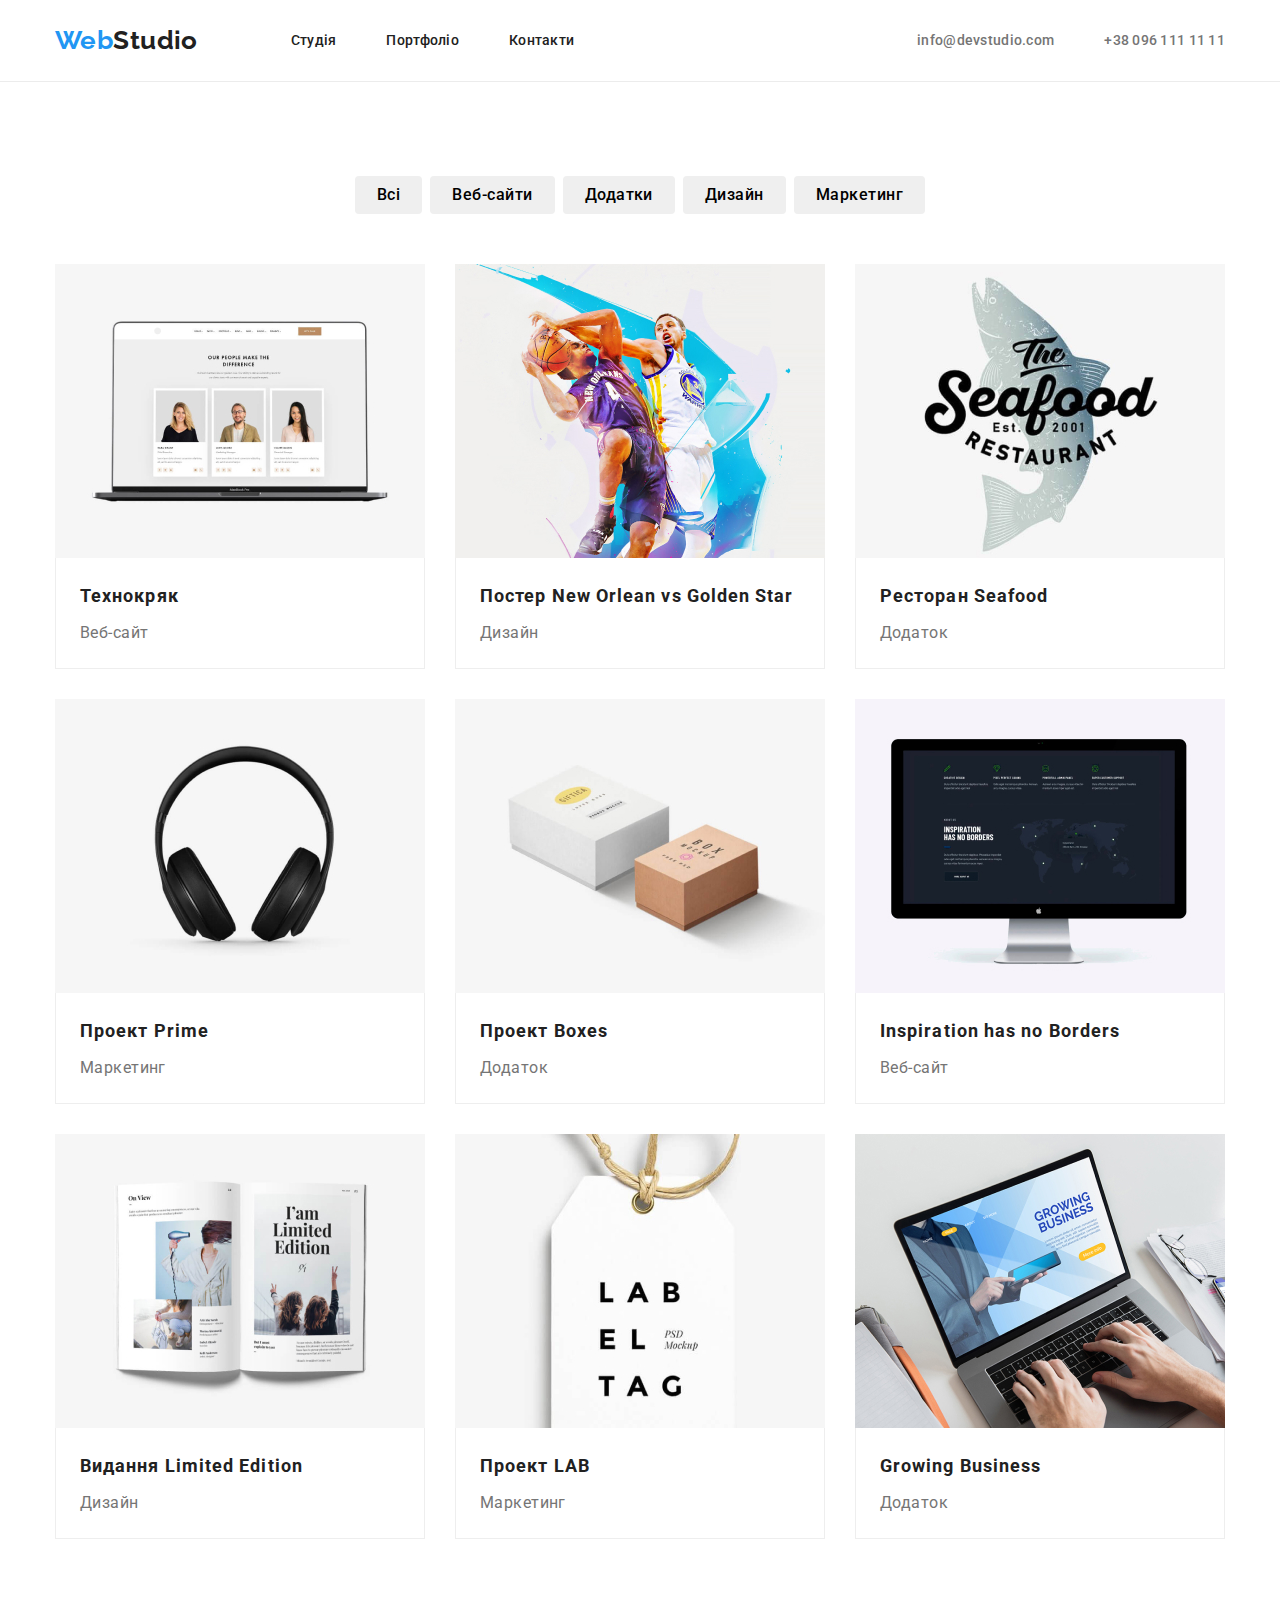
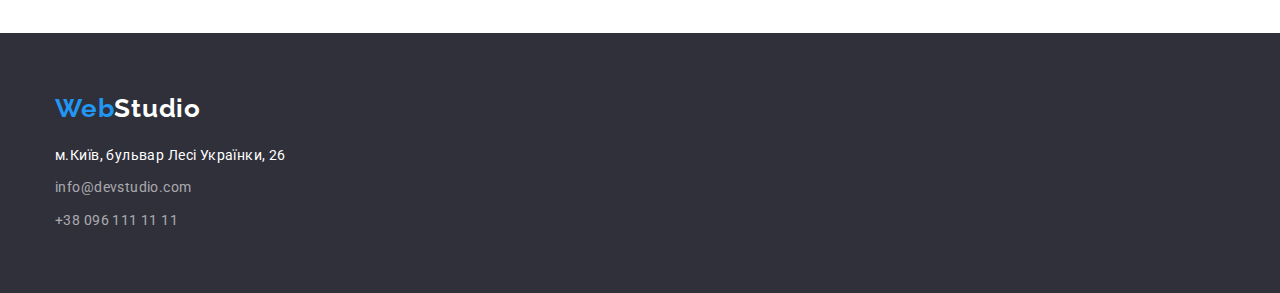
==== portfolio.html @ 46d2e3aa "Initial commit" ====
<!DOCTYPE html>
<html lang="en">
	<head>
		<meta charset="UTF-8" />
		<meta http-equiv="X-UA-Compatible" content="IE=edge" />
		<meta name="viewport" content="width=device-width, initial-scale=1.0" />
		<link rel="preconnect" href="https://fonts.googleapis.com" />
		<link rel="preconnect" href="https://fonts.gstatic.com" crossorigin />
		<link
			href="https://fonts.googleapis.com/css2?family=Raleway:wght@700&family=Roboto:wght@400;500;700;900&display=swap"
			rel="stylesheet"
		/>
		<link
			rel="stylesheet"
			href="https://cdnjs.cloudflare.com/ajax/libs/modern-normalize/1.1.0/modern-normalize.min.css"
		/>
		<link rel="stylesheet" href="./css/styles.css" />
		<title>goit-markup-hw-02</title>
	</head>
	<body class="Page">
		<!--header-->
		<header class="header-line">
			<div class="header container">
				<nav class="header-nav">
					<a class="link-decor logo-decor" href="./index.html">
						<span class="logo">Web</span>Studio
					</a>

					<ul class="nav list">
						<li class="list-link"><a href="./index.html" class="link link-decor ">Студія</a></li>
						<li class="list-link"><a href="./portfolio.html" class="link link-decor link-active">Портфоліо</a></li>
						<li class="list-link"><a href="#" class="link link-decor">Контакти</a></li>
					</ul>
				</nav>

				<ul class="main-contacts list">
					<li class="decor-contacts">
						<a class="contacts link-decor" href="mailto:info@devstudio.com">info@devstudio.com</a>
					</li>
					<li class="decor-contacts">
						<a class="contacts link-decor" href="tel:+380961111111">+38 096 111 11 11</a>
					</li>
				</ul>
			</div>
		</header>
		<!-- Main content -->
		<main>
			<!-- навігатор по сайту -->
			<section class="section">
				<div class="container second-navigation group-proposition">
					<h1 class="portolio-hero visually-hidden">Наші пропозиції</h1>
					<ul class="second-nav list">
						<li class="portfolio-btn"><button type="button" class="second-btn btn-one">Всі</button></li>
						<li class="portfolio-btn"><button type="button" class="second-btn btn-two">Веб-сайти</button></li>
						<li class="portfolio-btn"><button type="button" class="second-btn btn-three">Додатки</button></li>
						<li class="portfolio-btn"><button type="button" class="second-btn btn-four">Дизайн</button></li>
						<li class="portfolio-btn"><button type="button" class="second-btn btn-five">Маркетинг</button></li>
					</ul>
				
					<!-- пропозиції -->
					<ul class="proposition list">
						<li class="proposition-decor">
							<a class="portfolio-list" href="./index.html">
								<img src="images/img.jpg" alt="laptop" width="370" />
								<div class="decor-text">
								<h2 class="portfolio-title">Технокряк</h2>
								<p class="content second-content">Веб-сайт</p>
								</div>
							</a>
						</li>

						<li class="proposition-decor">
							<a class="portfolio-list" href="">
								<img src="images/img1.jpg" alt="basketball" width="370" />
								<div class="decor-text">
								<h2 class="portfolio-title">Постер New Orlean vs Golden Star</h2>
								<p class="content second-content">Дизайн</p>
								</div>
							</a>
						</li>

						<li class="proposition-decor">
							<a class="portfolio-list" href="">
								<img src="images/img2.jpg" alt=" logo Seafood restaurant" width="370" />
								<div class="decor-text">
								<h2 class="portfolio-title">Ресторан Seafood</h2>
								<p class="content second-content">Додаток</p>
							</div>
							</a>
						</li>

						<li class="proposition-decor">
							<a class="portfolio-list" href="">
								<img src="images/img3.jpg" alt="headphone" width="370" />
								<div class="decor-text">
								<h2 class="portfolio-title">Проект Prime</h2>
								<p class="content second-content">Маркетинг</p>
							</div>
							</a>
						</li>

						<li class="proposition-decor">
							<a class="portfolio-list" href="">
								<img src="images/img4.jpg" alt="two small boxes" width="370" />
								<div class="decor-text">
								<h2 class="portfolio-title">Проект Boxes</h2>
								<p class="content second-content">Додаток</p>
							</div>
							</a>
						</li>

						<li class="proposition-decor">
							<a class="portfolio-list" href="">
								<img src="images/img5.jpg" alt="monitor" width="370" />
								<div class="decor-text">
								<h2 class="portfolio-title">Inspiration has no Borders</h2>
								<p class="content second-content">Веб-сайт</p>
								</div>
							</a>
						</li>

						<li class="proposition-decor">
							<a class="portfolio-list" href="">
								<img src="images/img6.jpg" alt="a book" width="370" />
								<div class="decor-text">
								<h2 class="portfolio-title">Видання Limited Edition</h2>
								<p class="content second-content">Дизайн</p>
								</div>
							</a>
						</li>

						<li class="proposition-decor">
							<a class="portfolio-list" href="">
								<img src="images/img7.jpg" alt="some label" width="370" />
								<div class="decor-text">
								<h2 class="portfolio-title">Проект LAB</h2>
								<p class="content second-content">Маркетинг</p>
								</div>
							</a>
						</li>

						<li class="proposition-decor">
							<a class="portfolio-list" href="">
								<img src="images/img8.jpg" alt="some one work at laptop" width="370" />
								<div class="decor-text">
								<h2 class="portfolio-title">Growing Business</h2>
								<p class="content second-content">Додаток</p>
								</div>
							</a>
						</li>
					</ul>
				</div>
			</section>
		</main>
		<!-- footer -->
		<footer class="address">
			<div class="container">
				<a class="link-decor decor-address" href="./index.html">
					<span class="logo">Web</span><span class="logo-three">Studio</span>
				</a>

				<address class="adress">
					<ul class="adress-nav list">
						<li class="addres-item">
							<a
								class="location link-decor"
								href="https://goo.gl/maps/icbzuspawYWSh7ycA"
								target="_blank"
								rel="noreferrer noopener nofollow"
							>
								м.Київ, бульвар Лесі Українки, 26
							</a>
						</li>
						<li class="addres-item">
							<a class="contact link-decor contact-footer" href="mailto:info@devstudio.com">info@devstudio.com</a>
						</li>
						<li class="addres-item">
							<a class="contact link-decor contact-footer" href="tel:+380961111111">+38 096 111 11 11</a>
						</li>
					</ul>
				</address>
			</div>
		</footer>
	</body>
</html>
---- css/styles.css ----
html {
	box-sizing: border-box;
}

*,
*::before,
*::after { 
	box-sizing: inherit;
}


:root {
	--main-secondary-color: #757575;
	--main-color: #212121;
	--main-backg-color: #ffffff;
	--hover-color: #2196f3;
	--heder-backg-color: #2f303a;
	--main-section-color: #e5e5e5;
	--secondary-section-color: #f5f4fa;
	--main-btn-color: #188ce8;
	--border-line: #ECECEC;
	--contact-footer: rgba(255, 255, 255, 0.6);
	--border-color: #EEEEEE;
}

body {

	font-family: "Roboto", sans-serif;
	color: var(--main-color);
	letter-spacing: 0.03em;
	background-color: var(--main-backg-color);
	font-size: 14px;
}

/* Margin - 0 */

h1,h2,h3,h4,h5,h6,p { 

	margin: 0;

}

						/* Hide-titles */

.visually-hidden {
	position: absolute;
	width: 1px;
	height: 1px;
	margin: -1px;
	border: 0;
	padding: 0;

	white-space: nowrap;
	clip-path: inset(100%);
	clip: rect(0 0 0 0);
	overflow: hidden;
}

/* ---------------------------Списки----------------- */
.list {
	list-style: none;
	margin: 0;
	padding-left: 0;
}

/* ------------------------ IMAGE --------------------*/

img { 
	display: block;
	max-width: 100%;
	height: auto;
}

/* ------------------------Containers ------------------*/


.container { 
	width: 1200px;
	padding: 0px 15px;
	margin: 0 auto;
	
}

/* -------------------------ALL Sections---------------- */

.section { 
	padding-top: 94px;
	padding-bottom: 94px;
}


/* -------------------------LINKS decor------------------*/



.link-decor {
	text-decoration: none;
	
}



/*--------------------------- hedear ---------------------*/

.header { 
	display: flex;

	align-items: center;

}

 /* --------------------------FLEX NAV--------------------- */
.nav { 
	display: flex;
}
.main-contacts {
	display: flex;

	margin-left: auto;
}
.main-contacts .decor-contacts + .decor-contacts { 
	margin-left: 50px;
}
.header-nav {
	display: flex;
	align-items: center;
	
}


.nav .list-link +.list-link { 
	margin-left: 50px;
}

/* ----------------------------LOGO ------------------------*/
.logo { 
	color: var(--hover-color);

	font-family: "Raleway", sans-serif;
	font-weight: 700;
	font-size: 26px;
	line-height: 1.19;
	
	
}


.logo-decor {
	align-self: center;

	color: var(--main-color);

	font-family: "Raleway", sans-serif;
	font-weight: 700;
	font-size: 26px;
	line-height: 1.19;

	margin-right: 93px;
}

/* ---------------------------navigation -----------------------*/

.nav {
	margin-top: 32px;
	margin-bottom: 32px;
	
}

.link {
	padding-top: 32px;
	padding-bottom: 32px;
}
.nav .link {
	color: var(--main-color);
	font-weight: 500;
	line-height: 1.14;
	letter-spacing: 0.02em;
}

.link:hover,
.link:focus {
	color: var(--hover-color);
}

.link-active:visited {
	color: var(--hover-color);
}


/* ------------------------------- contacts ----------------------*/

.main-contacts .contacts {
	color: var(--main-secondary-color);
}
.contacts {
	padding: 32px 0 ;
	font-weight: 500;
	line-height: 1.14px;
	letter-spacing: 0.02em;
}

.contacts:hover,
.contacts:focus {
	color: var(--hover-color);
}

/*---------------------------------Main botton --------------------*/

.main-btn {

	display: inline-block;
	/* min-width: 200px; */
	padding: 10px 32px;
	/* margin-top: 30px; */

	border-radius: 4px;
	border: none;

	background: var(--hover-color);
	color: var(--main-backg-color);

	font-weight: 700;
	font-size: 16px;
	line-height: 1.88;

	letter-spacing: 0.06em;

	font-family: inherit;
	cursor: pointer;
}

.main-btn:hover,
.main-btn:focus {
	background-color: var(--main-btn-color);
}

/* --------------------------------------HERO --------------------------*/

.hero {

	width: 696px;
	margin:0 auto;

	margin-bottom: 30px;

	color: var(--main-backg-color);
	font-weight: 900;
	font-size: 44px;
	line-height: 1.36;
	letter-spacing: 0.06em;
	text-transform: uppercase;

	
}


.hero-section {
	
	text-align: center;
	padding-top: 200px;
	padding-bottom: 200px;

	background-color: var(--heder-backg-color);

}


/*-------------------------------------- second-hero ------------------------*/

.second-hero {
	font-weight: 700;
	font-size: 36px;
	line-height: 1.17;
	text-align: center;

	margin-bottom: 50px;
}

/* ----------------------------------First-list ---------------------------------*/

.first-list {
	display: flex;
	
}
/* .first-item { 
	margin-right: 30px;
} */
.first-list .first-item + .first-item {
	margin-left: 30px;
}



/* -------------------------------------title - about------------------------------*/

.title-about {
	font-size: 14px;
	font-weight: 700;
	line-height: 1.42;
	text-transform: uppercase;

	margin-bottom: 10px;
}



/* --------------------------------------Work foto-------------------------------- */

.second-list {
	display: flex;
	
}
.section-decor { 
	padding-bottom: 94px;
}


.second-list .work-foto + .work-foto {
	margin-left: 30px;
}


/* -----------------------------------------TEAM----------------------------------- */


.third-list { 
	display: flex;
	
}

.third-list .team-foto + .team-foto {
	margin-left: 30px;
}

.our-team {
	background-color: var(--secondary-section-color);
}

.team-title {
	font-weight: 500;
	font-size: 16px;
	line-height: 1.19;
	text-align: center;
	margin-bottom: 10px;


}

.team-foto {
	background-color: var(--main-backg-color);
	box-shadow: 0px 1px 3px rgba(0, 0, 0, 0.12), 0px 1px 1px rgba(0, 0, 0, 0.14), 0px 2px 1px rgba(0, 0, 0, 0.2);
	border-radius: 0px 0px 4px 4px;
}

.team-content {

	color: var(--main-secondary-color);
	text-align: center;
	font-size: 16px;
	line-height: 1.19;
	
}

.team-decor { 
	
	padding: 30px 0;
}


/*------------------------------------ параграфи (Р)----------------------------*/


.main-content {
	line-height: 1.71;
}
.second-content {

	color: var(--main-secondary-color);

	font-size: 16px;
	line-height: 1.87;
}


/* ----------------------------------------- Footer! ----------------------------- */

.address {
	
	background-color: var(--heder-backg-color);
	padding: 60px 0;

}

.decor-address {
	display: block;
	margin-bottom: 20px;

	font-family: 'Raleway';
	font-style: normal;
	font-weight: 700;
	font-size: 26px;
	line-height: 1.19px;

	letter-spacing: 0.03em;


}

.adress {
	font-style: normal;
}

.adress-nav .addres-item + .addres-item {
	margin-top: 9px;
}

.logo-three {
	color: var(--main-backg-color);
	
}
/* logo-footet {

	margin-bottom: 20px;
	
} */
.location:hover,
.location:focus {
	color: var(--hover-color);
}

.location {
	
	color: var(--main-backg-color);
	font-weight: 400;
	line-height: 1.71;
}

.contact:hover,
.contact:focus {
	color: var(--hover-color);
}

.contact-footer {
	font-weight: 400;
	line-height: 1.71;
	color: var(--contact-footer);
}	



/* ----------------------------------------------------PORTFOLIO -------------------------------------------------- */



/* -----------------------------------heder-porfolio-------------------------------- */

.header-line {
  border-bottom: 1px solid var(--border-line);
}


/* --------------------------------------nav-buttons ---------------------------------*/

.second-nav {
	display: flex;
	justify-content: center;

	margin-bottom: 50px;

	
}

.second-nav .portfolio-btn + .portfolio-btn {
	margin-left: 8px;
}


.second-btn:hover,
.second-btn:focus {
	background-color: var(--hover-color);

	color: var(--main-backg-color);
}


.second-btn {
	display: inline-block;
	
	border: none;
	border-radius: 4px;

	font-family: inherit;
	font-weight: 500;
	font-size: 16px;
	line-height: 1.62;
	text-align: center;
	letter-spacing: 0.03em;
	cursor: pointer;

	padding: 6px 22px;

	
}

/* .btn-one {
    
}

.btn-two {
    
}

.btn-three {
    
}

.btn-four {
   
}

.btn-five {
  
} */


/*--------------------------------------- group-proposition ----------------------------*/

.proposition {
	display: flex;
	flex-wrap: wrap;
	
}
.decor-text {
	padding: 20px 24px;
	border: 1px solid var(--border-color);
	border-top: none;
	
}

.proposition-decor {
	/* margin-right: calc(100% -30px/ 3); */
	margin-right: 30px;
	margin-bottom: 30px;
	/* border: 1px solid #EEEEEE; */
}

.proposition-decor:nth-child(3n) {
	margin-right: 0;
}

.proposition-decor:nth-last-child(-n + 3) {
	margin-bottom: 0;
}


/*------------------------------------- portfolio-title -----------------------------------*/

.portfolio-title {

	margin-bottom: 4px;

	color: var(--main-color);
	font-weight: 700;
	font-size: 18px;
	line-height: 2;
	letter-spacing: 0.06em;
	
}

/*------------------------------------ list proposition ---------------------------------------*/

.portfolio-list {
	text-decoration: none;
}
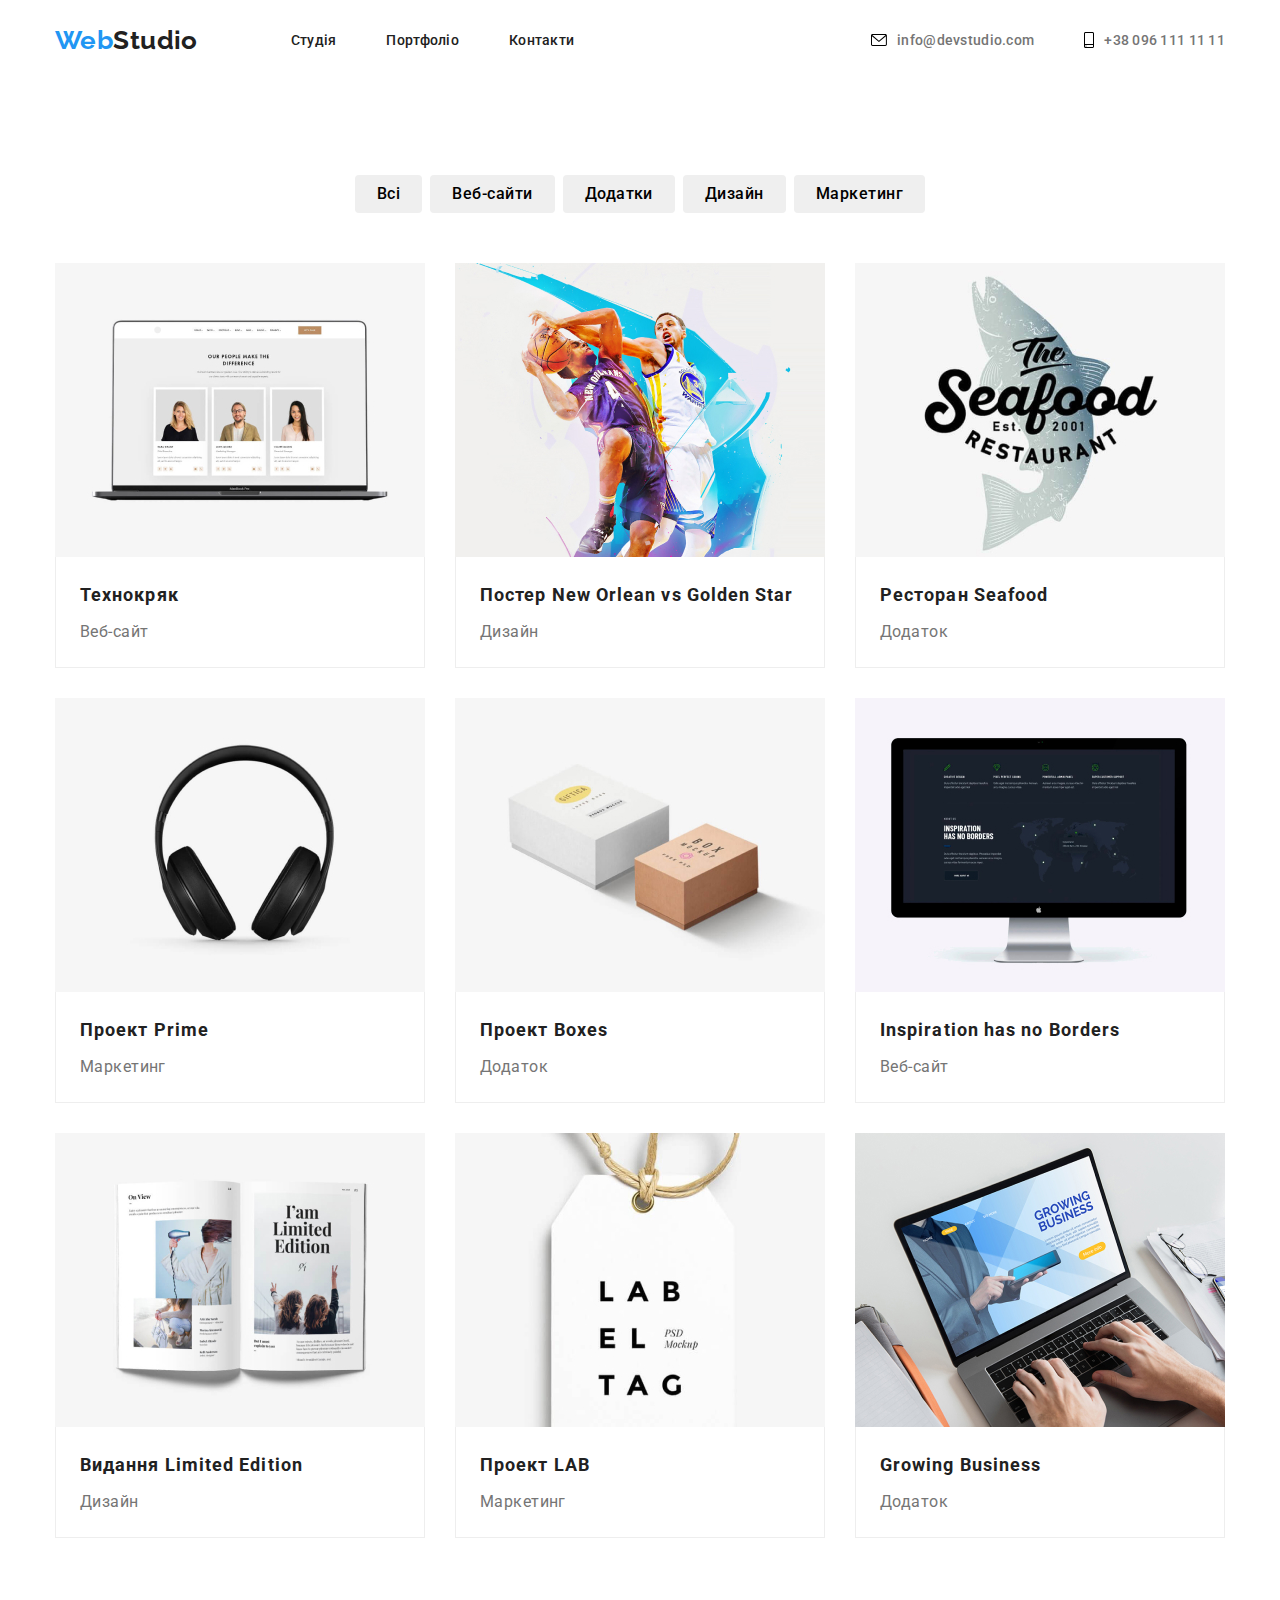
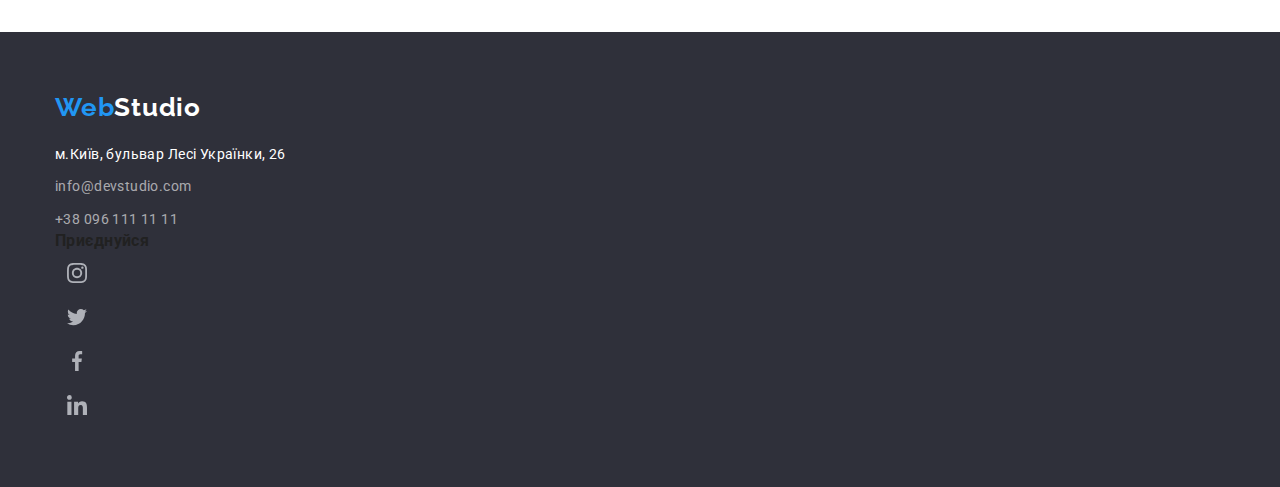
==== commit 4ed4e012: "insert icons" ====
--- a/portfolio.html
+++ b/portfolio.html
@@ -19,7 +19,7 @@
 	</head>
 	<body class="Page">
 		<!--header-->
-		<header class="header-line">
+		<header>
 			<div class="header container">
 				<nav class="header-nav">
 					<a class="link-decor logo-decor" href="./index.html">
@@ -27,7 +27,7 @@
 					</a>
 
 					<ul class="nav list">
-						<li class="list-link"><a href="./index.html" class="link link-decor ">Студія</a></li>
+						<li class="list-link"><a href="./index.html" class="link link-decor">Студія</a></li>
 						<li class="list-link"><a href="./portfolio.html" class="link link-decor link-active">Портфоліо</a></li>
 						<li class="list-link"><a href="#" class="link link-decor">Контакти</a></li>
 					</ul>
@@ -35,10 +35,20 @@
 
 				<ul class="main-contacts list">
 					<li class="decor-contacts">
-						<a class="contacts link-decor" href="mailto:info@devstudio.com">info@devstudio.com</a>
+						<a class="contacts link-decor" href="mailto:info@devstudio.com">
+							<svg class="icon-mail">
+								<use href="./images/icons.svg#icon-envelope"></use>
+							</svg>
+							info@devstudio.com
+						</a>
 					</li>
 					<li class="decor-contacts">
-						<a class="contacts link-decor" href="tel:+380961111111">+38 096 111 11 11</a>
+						<a class="contacts link-decor" href="tel:+380961111111">
+							<svg class="icon-phone">
+								<use href="./images/icons.svg#icon-smartphone"></use>
+							</svg>
+							+38 096 111 11 11
+						</a>
 					</li>
 				</ul>
 			</div>
@@ -56,15 +66,15 @@
 						<li class="portfolio-btn"><button type="button" class="second-btn btn-four">Дизайн</button></li>
 						<li class="portfolio-btn"><button type="button" class="second-btn btn-five">Маркетинг</button></li>
 					</ul>
-				
+
 					<!-- пропозиції -->
 					<ul class="proposition list">
 						<li class="proposition-decor">
 							<a class="portfolio-list" href="./index.html">
 								<img src="images/img.jpg" alt="laptop" width="370" />
 								<div class="decor-text">
-								<h2 class="portfolio-title">Технокряк</h2>
-								<p class="content second-content">Веб-сайт</p>
+									<h2 class="portfolio-title">Технокряк</h2>
+									<p class="content second-content">Веб-сайт</p>
 								</div>
 							</a>
 						</li>
@@ -73,8 +83,8 @@
 							<a class="portfolio-list" href="">
 								<img src="images/img1.jpg" alt="basketball" width="370" />
 								<div class="decor-text">
-								<h2 class="portfolio-title">Постер New Orlean vs Golden Star</h2>
-								<p class="content second-content">Дизайн</p>
+									<h2 class="portfolio-title">Постер New Orlean vs Golden Star</h2>
+									<p class="content second-content">Дизайн</p>
 								</div>
 							</a>
 						</li>
@@ -83,9 +93,9 @@
 							<a class="portfolio-list" href="">
 								<img src="images/img2.jpg" alt=" logo Seafood restaurant" width="370" />
 								<div class="decor-text">
-								<h2 class="portfolio-title">Ресторан Seafood</h2>
-								<p class="content second-content">Додаток</p>
-							</div>
+									<h2 class="portfolio-title">Ресторан Seafood</h2>
+									<p class="content second-content">Додаток</p>
+								</div>
 							</a>
 						</li>
 
@@ -93,9 +103,9 @@
 							<a class="portfolio-list" href="">
 								<img src="images/img3.jpg" alt="headphone" width="370" />
 								<div class="decor-text">
-								<h2 class="portfolio-title">Проект Prime</h2>
-								<p class="content second-content">Маркетинг</p>
-							</div>
+									<h2 class="portfolio-title">Проект Prime</h2>
+									<p class="content second-content">Маркетинг</p>
+								</div>
 							</a>
 						</li>
 
@@ -103,9 +113,9 @@
 							<a class="portfolio-list" href="">
 								<img src="images/img4.jpg" alt="two small boxes" width="370" />
 								<div class="decor-text">
-								<h2 class="portfolio-title">Проект Boxes</h2>
-								<p class="content second-content">Додаток</p>
-							</div>
+									<h2 class="portfolio-title">Проект Boxes</h2>
+									<p class="content second-content">Додаток</p>
+								</div>
 							</a>
 						</li>
 
@@ -113,8 +123,8 @@
 							<a class="portfolio-list" href="">
 								<img src="images/img5.jpg" alt="monitor" width="370" />
 								<div class="decor-text">
-								<h2 class="portfolio-title">Inspiration has no Borders</h2>
-								<p class="content second-content">Веб-сайт</p>
+									<h2 class="portfolio-title">Inspiration has no Borders</h2>
+									<p class="content second-content">Веб-сайт</p>
 								</div>
 							</a>
 						</li>
@@ -123,8 +133,8 @@
 							<a class="portfolio-list" href="">
 								<img src="images/img6.jpg" alt="a book" width="370" />
 								<div class="decor-text">
-								<h2 class="portfolio-title">Видання Limited Edition</h2>
-								<p class="content second-content">Дизайн</p>
+									<h2 class="portfolio-title">Видання Limited Edition</h2>
+									<p class="content second-content">Дизайн</p>
 								</div>
 							</a>
 						</li>
@@ -133,8 +143,8 @@
 							<a class="portfolio-list" href="">
 								<img src="images/img7.jpg" alt="some label" width="370" />
 								<div class="decor-text">
-								<h2 class="portfolio-title">Проект LAB</h2>
-								<p class="content second-content">Маркетинг</p>
+									<h2 class="portfolio-title">Проект LAB</h2>
+									<p class="content second-content">Маркетинг</p>
 								</div>
 							</a>
 						</li>
@@ -143,8 +153,8 @@
 							<a class="portfolio-list" href="">
 								<img src="images/img8.jpg" alt="some one work at laptop" width="370" />
 								<div class="decor-text">
-								<h2 class="portfolio-title">Growing Business</h2>
-								<p class="content second-content">Додаток</p>
+									<h2 class="portfolio-title">Growing Business</h2>
+									<p class="content second-content">Додаток</p>
 								</div>
 							</a>
 						</li>
@@ -154,31 +164,66 @@
 		</main>
 		<!-- footer -->
 		<footer class="address">
-			<div class="container">
-				<a class="link-decor decor-address" href="./index.html">
-					<span class="logo">Web</span><span class="logo-three">Studio</span>
-				</a>
-
-				<address class="adress">
-					<ul class="adress-nav list">
-						<li class="addres-item">
-							<a
-								class="location link-decor"
-								href="https://goo.gl/maps/icbzuspawYWSh7ycA"
-								target="_blank"
-								rel="noreferrer noopener nofollow"
-							>
-								м.Київ, бульвар Лесі Українки, 26
-							</a>
-						</li>
-						<li class="addres-item">
-							<a class="contact link-decor contact-footer" href="mailto:info@devstudio.com">info@devstudio.com</a>
-						</li>
-						<li class="addres-item">
-							<a class="contact link-decor contact-footer" href="tel:+380961111111">+38 096 111 11 11</a>
-						</li>
-					</ul>
-				</address>
+			<div class="container footer-flex">
+				<div>
+					<a class="link-decor decor-address" href="./index.html">
+						<span class="logo">Web</span><span class="logo-three">Studio</span>
+					</a>
+
+					<address class="adress">
+						<ul class="adress-nav list">
+							<li class="addres-item">
+								<a
+									class="location link-decor"
+									href="https://goo.gl/maps/icbzuspawYWSh7ycA"
+									target="_blank"
+									rel="noreferrer noopener nofollow"
+								>
+									м.Київ, бульвар Лесі Українки, 26
+								</a>
+							</li>
+							<li class="addres-item">
+								<a class="contact link-decor contact-footer" href="mailto:info@devstudio.com">info@devstudio.com</a>
+							</li>
+							<li class="addres-item">
+								<a class="contact link-decor contact-footer" href="tel:+380961111111">+38 096 111 11 11</a>
+							</li>
+						</ul>
+					</address>
+				</div>
+				<div class="social">
+					<h3 class="fotter-header">Приєднуйся</h3>
+					<ul class="list icon-footer">
+						<li class="white-icon-footer">
+							<a class="link-icon-team link-decor" href="">
+								<svg class="icon-team-decor instagram">
+									<use href="./images/icons.svg#icon-instagram"></use>
+								</svg>
+							</a>
+						</li>
+						<li class="white-icon-footer">
+							<a class="link-icon-team link-decor" href="">
+								<svg class="icon-team-decor twitter">
+									<use href="./images/icons.svg#icon-twitter"></use>
+								</svg>
+							</a>
+						</li>
+						<li class="white-icon-footer">
+							<a class="link-icon-team link-decor" href="">
+								<svg class="icon-team-decor facebook">
+									<use href="./images/icons.svg#icon-facebook"></use>
+								</svg>
+							</a>
+						</li>
+						<li class="white-icon-footer">
+							<a class="link-icon-team link-decor" href="">
+								<svg class="icon-team-decor linkedin">
+									<use href="./images/icons.svg#icon-linkedin"></use>
+								</svg>
+							</a>
+						</li>
+					</ul>
+				</div>
 			</div>
 		</footer>
 	</body>
--- a/css/styles.css
+++ b/css/styles.css
@@ -94,6 +94,7 @@
 
 
 .link-decor {
+	
 	text-decoration: none;
 	
 }
@@ -115,21 +116,60 @@
 }
 .main-contacts {
 	display: flex;
-
 	margin-left: auto;
-}
+	
+}
+
+/* .icon-mail {
+
+} */
 .main-contacts .decor-contacts + .decor-contacts { 
 	margin-left: 50px;
 }
+
+.decor-contacts {
+	display: flex;
+	align-items: center;
+	
+}
+
+/* 
+.icon-mail {
+	background-image: url(../images/icons.svg/envelope.svg);
+	background-repeat: no-repeat;
+	background-position: left center;
+}
+
+.icon-phone {
+	background-image: url(../images/icons.svg/smartphone.svg);
+	background-repeat: no-repeat;
+	background-position: left center;
+} */
+
+
 .header-nav {
 	display: flex;
 	align-items: center;
-	
 }
 
 
 .nav .list-link +.list-link { 
 	margin-left: 50px;
+}
+
+/* --------------------------Icons nav------------------------ */
+
+.icon-mail { 
+	width: 16px;
+	height: 12px;
+	margin-right: 10px;
+}
+
+.icon-phone { 
+	width: 10px;
+	height: 16px;
+	margin-right: 10px;
+
 }
 
 /* ----------------------------LOGO ------------------------*/
@@ -193,10 +233,13 @@
 	color: var(--main-secondary-color);
 }
 .contacts {
+	display: flex;
+	align-items: center;
 	padding: 32px 0 ;
 	font-weight: 500;
 	line-height: 1.14px;
 	letter-spacing: 0.02em;
+	
 }
 
 .contacts:hover,
@@ -260,10 +303,20 @@
 	padding-top: 200px;
 	padding-bottom: 200px;
 
+	max-width: 1600px;
+	height: 600px;
+
+	margin-left: auto;
+	margin-right: auto;
+
+	background-image: linear-gradient(rgba(47,48,58,0.4), rgba(47,48,58,0.4)), 
+	url(../images/hero.jpg);
+
+	background-position: center;
 	background-color: var(--heder-backg-color);
 
-}
-
+
+}
 
 /*-------------------------------------- second-hero ------------------------*/
 
@@ -282,11 +335,57 @@
 	display: flex;
 	
 }
-/* .first-item { 
-	margin-right: 30px;
-} */
+
 .first-list .first-item + .first-item {
 	margin-left: 30px;
+}
+
+/* ---------------------------------------::before - icon-------------------------- */
+/* .first-item::before { 
+	display: block;
+	content: "" ;
+	width: 270px;
+	height: 120px;
+	background-color: #F5F4FA ;
+	border-radius: 4px;
+	margin-bottom: 30px; 
+	
+.icon-antenna::before {
+	background-image: url(../images/antenna.svg);
+	background-repeat: no-repeat;
+	background-position: center;
+
+}
+
+.icon-clock::before {
+	background-image: url(../images/clock.svg);
+	background-repeat: no-repeat;
+	background-position: center;
+}
+
+.icon-diagrama::before {
+	background-image: url(../images/diagram.svg);
+	background-repeat: no-repeat;
+	background-position: center;
+}
+
+.icon-astrounaut::before {
+	background-image: url(../images/astronaut.svg);
+	background-repeat: no-repeat;
+	background-position: center;
+}
+
+
+/*---------------------------------------SVG - icon-------------------------------  */
+
+.icon-antenna { 
+	width: 270px;
+	height: 120px;
+	display: inline-block;
+	background-color: #F5F4FA;
+	padding: 25px;
+	margin-bottom: 30px;
+	
 }
 
 
@@ -362,11 +461,65 @@
 }
 
 .team-decor { 
-	
 	padding: 30px 0;
 }
-
-
+/* ------------------------------team icon -------------------------- */
+.icon-team { 
+	display:flex;
+	justify-content: center;
+	margin-top: 16px;
+	gap: 10px;
+	/* border: 1px solid blue; */
+
+}
+
+
+.link-icon-team { 
+	display: flex
+	
+}
+.link-icon-team {
+	fill: #afb1b8;
+}
+
+
+.link-icon-team:hover,
+.link-icon-team:focus {
+	background-color: #2196f3;
+	border-radius: 50%;
+	fill: var(--main-backg-color);
+	
+}
+
+.icon-team-decor{ 
+	
+	padding: 12px;
+	width: 44px;
+	height: 44px;
+
+}
+/* --------------------------  Clients------------------------------ */
+
+.clients { 
+	display: flex;
+	padding: 0;
+	margin: 0;
+	gap: 30px;
+
+}
+.icon-clients {
+
+	border: 1px solid #AFB1B8;
+	border-radius: 4px;
+
+
+}
+
+.icon-company { 
+	width:  170px;
+	height: 92px;
+	padding: 16px 32px;
+}
 /*------------------------------------ параграфи (Р)----------------------------*/
 
 
@@ -528,7 +681,7 @@
 .proposition {
 	display: flex;
 	flex-wrap: wrap;
-	
+	gap: 30px;
 }
 .decor-text {
 	padding: 20px 24px;
@@ -538,19 +691,21 @@
 }
 
 .proposition-decor {
-	/* margin-right: calc(100% -30px/ 3); */
-	margin-right: 30px;
-	margin-bottom: 30px;
+	
+	margin-right: calc(100% -  2 * 30px) / 3;
+	/*----------------------------------------------------------- Варіант Flex-box #2 --------------------------- */
+	/* margin-right: 30px;
+	margin-bottom: 30px; */
 	/* border: 1px solid #EEEEEE; */
 }
 
-.proposition-decor:nth-child(3n) {
+/* .proposition-decor:nth-child(3n) {
 	margin-right: 0;
 }
 
 .proposition-decor:nth-last-child(-n + 3) {
 	margin-bottom: 0;
-}
+} */
 
 
 /*------------------------------------- portfolio-title -----------------------------------*/
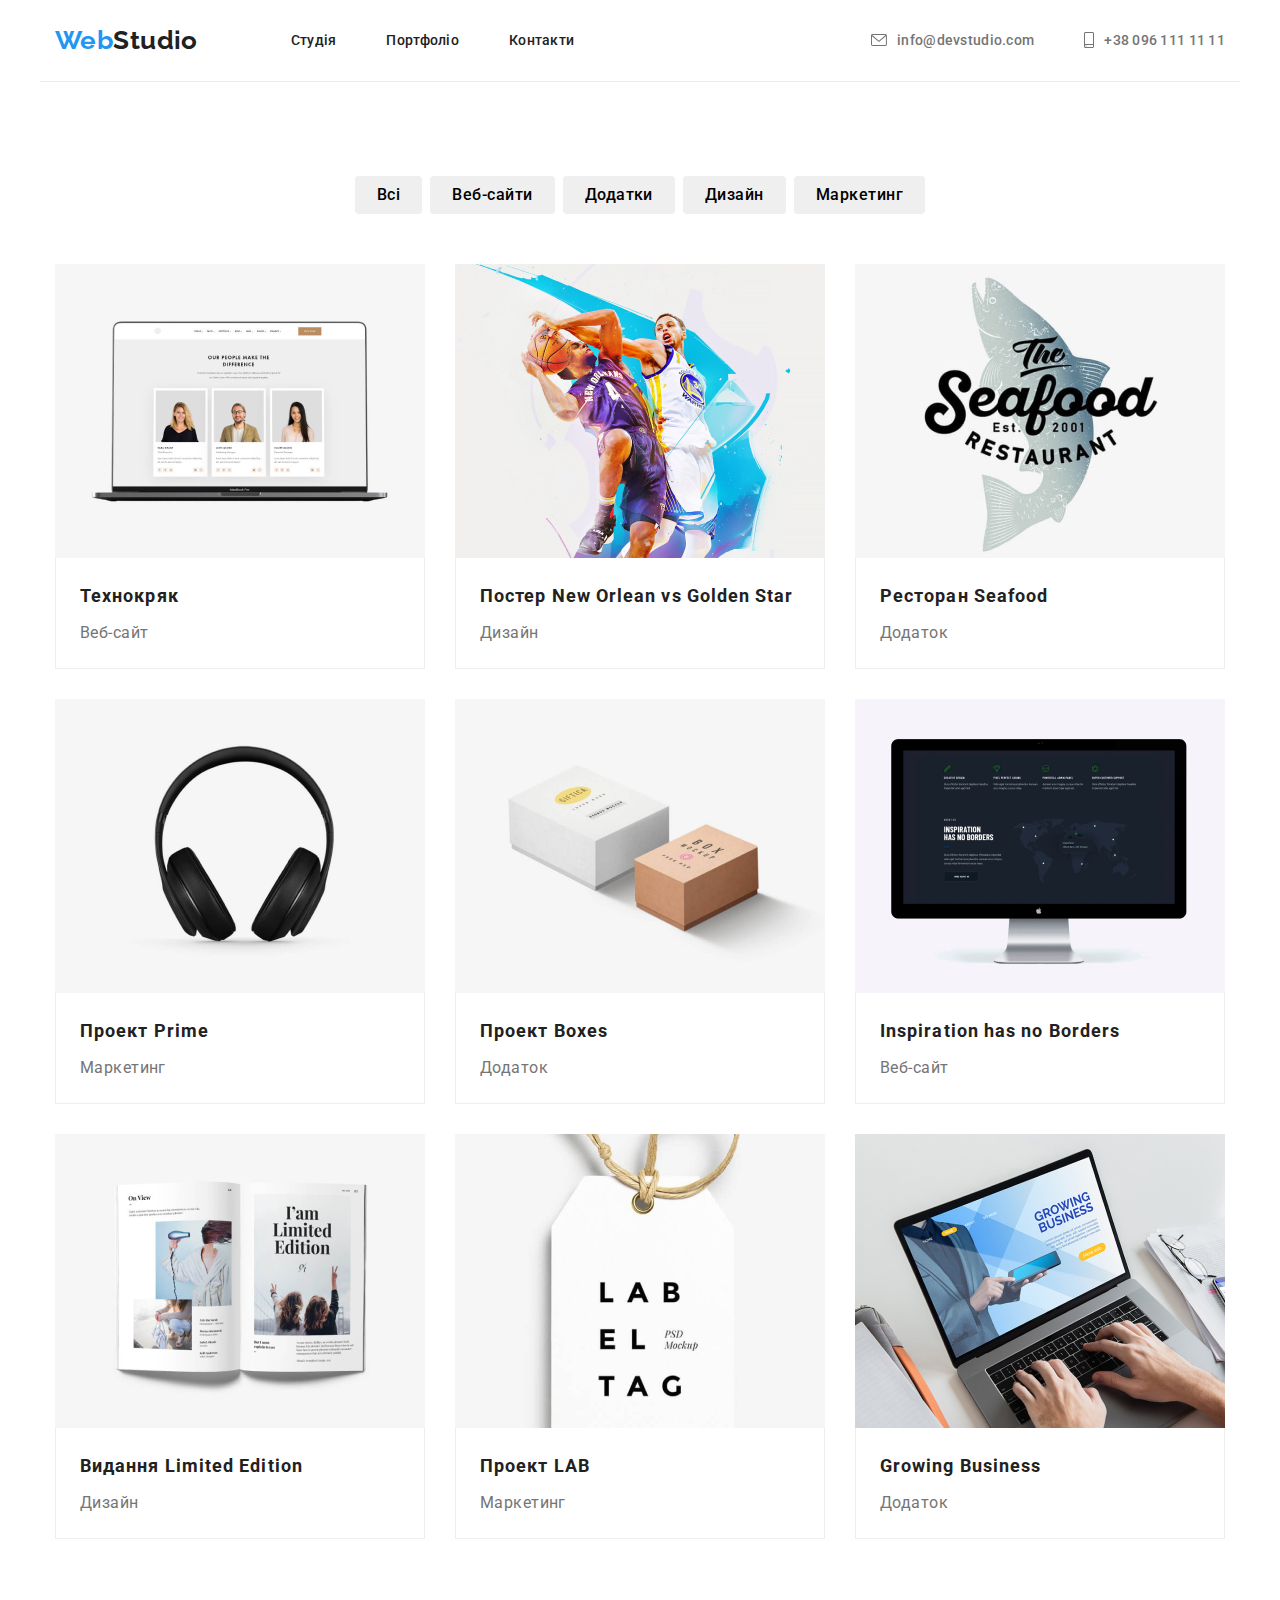
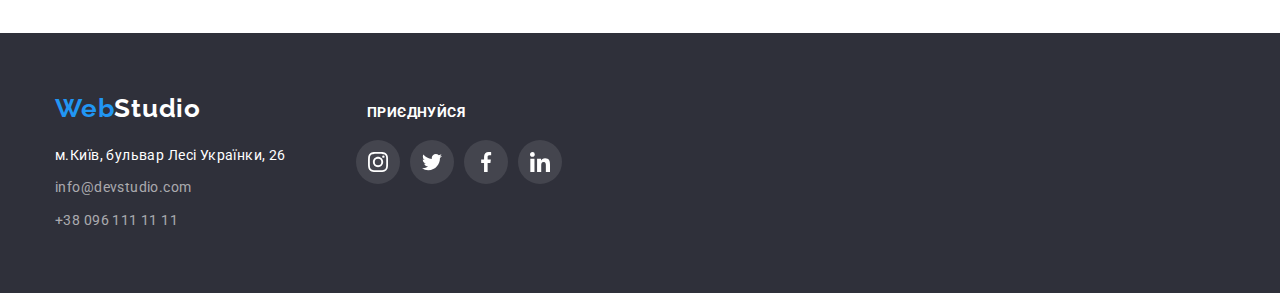
==== commit c0eac832: "correct a mistake and update styles.css" ====
--- a/portfolio.html
+++ b/portfolio.html
@@ -20,7 +20,7 @@
 	<body class="Page">
 		<!--header-->
 		<header>
-			<div class="header container">
+			<div class="header container header-line">
 				<nav class="header-nav">
 					<a class="link-decor logo-decor" href="./index.html">
 						<span class="logo">Web</span>Studio
@@ -195,28 +195,28 @@
 					<h3 class="fotter-header">Приєднуйся</h3>
 					<ul class="list icon-footer">
 						<li class="white-icon-footer">
-							<a class="link-icon-team link-decor" href="">
+							<a class="link-icon-team link-decor link-icon-footer" href="">
 								<svg class="icon-team-decor instagram">
 									<use href="./images/icons.svg#icon-instagram"></use>
 								</svg>
 							</a>
 						</li>
 						<li class="white-icon-footer">
-							<a class="link-icon-team link-decor" href="">
+							<a class="link-icon-team link-decor link-icon-footer" href="">
 								<svg class="icon-team-decor twitter">
 									<use href="./images/icons.svg#icon-twitter"></use>
 								</svg>
 							</a>
 						</li>
 						<li class="white-icon-footer">
-							<a class="link-icon-team link-decor" href="">
+							<a class="link-icon-team link-decor link-icon-footer" href="">
 								<svg class="icon-team-decor facebook">
 									<use href="./images/icons.svg#icon-facebook"></use>
 								</svg>
 							</a>
 						</li>
 						<li class="white-icon-footer">
-							<a class="link-icon-team link-decor" href="">
+							<a class="link-icon-team link-decor link-icon-footer" href="">
 								<svg class="icon-team-decor linkedin">
 									<use href="./images/icons.svg#icon-linkedin"></use>
 								</svg>
--- a/css/styles.css
+++ b/css/styles.css
@@ -21,6 +21,7 @@
 	--border-line: #ECECEC;
 	--contact-footer: rgba(255, 255, 255, 0.6);
 	--border-color: #EEEEEE;
+	--client-color: #AFB1B8;
 }
 
 body {
@@ -158,14 +159,21 @@
 }
 
 /* --------------------------Icons nav------------------------ */
+.icon-phone:hover,
+.icon-mail:hover {
+	fill: var(--hover-color);
+}
+
 
 .icon-mail { 
+	fill: currentColor;
 	width: 16px;
 	height: 12px;
 	margin-right: 10px;
 }
 
 .icon-phone { 
+	fill: currentColor;
 	width: 10px;
 	height: 16px;
 	margin-right: 10px;
@@ -229,9 +237,6 @@
 
 /* ------------------------------- contacts ----------------------*/
 
-.main-contacts .contacts {
-	color: var(--main-secondary-color);
-}
 .contacts {
 	display: flex;
 	align-items: center;
@@ -239,6 +244,7 @@
 	font-weight: 500;
 	line-height: 1.14px;
 	letter-spacing: 0.02em;
+	color: var(--main-secondary-color);
 	
 }
 
@@ -314,6 +320,8 @@
 
 	background-position: center;
 	background-color: var(--heder-backg-color);
+	background-repeat: no-repeat;
+	background-size: cover;
 
 
 }
@@ -377,16 +385,23 @@
 
 
 /*---------------------------------------SVG - icon-------------------------------  */
+.decor-about-icon { 
+	text-align: center;
+	margin-bottom: 30px;
+	padding-top: 25px;
+	padding-bottom: 25px;
+	background-color: var(--secondary-section-color);
+	border-radius: 4px;
+	
+}
 
 .icon-antenna { 
-	width: 270px;
-	height: 120px;
-	display: inline-block;
-	background-color: #F5F4FA;
-	padding: 25px;
-	margin-bottom: 30px;
-	
-}
+	width: 70px;
+	height: 70px;
+
+}
+
+
 
 
 
@@ -465,66 +480,77 @@
 }
 /* ------------------------------team icon -------------------------- */
 .icon-team { 
-	display:flex;
-	justify-content: center;
-	margin-top: 16px;
+	display:inline-flex;
+	margin: 16px 32px 0px 32px;
 	gap: 10px;
 	/* border: 1px solid blue; */
 
 }
 
 
-.link-icon-team { 
-	display: flex
-	
-}
 .link-icon-team {
-	fill: #afb1b8;
+	display: flex;
+	color: #afb1b8;
+	padding: 12px;
+	border-radius: 50%;
 }
 
 
 .link-icon-team:hover,
 .link-icon-team:focus {
 	background-color: #2196f3;
-	border-radius: 50%;
-	fill: var(--main-backg-color);
+	
+	color: var(--main-backg-color);
 	
 }
 
 .icon-team-decor{ 
-	
-	padding: 12px;
-	width: 44px;
-	height: 44px;
+	fill: currentColor;
+	width: 20px;
+	height: 20px;
 
 }
 /* --------------------------  Clients------------------------------ */
 
 .clients { 
 	display: flex;
-	padding: 0;
-	margin: 0;
-	gap: 30px;
-
-}
-.icon-clients {
-
-	border: 1px solid #AFB1B8;
+}
+
+.icon-clients:not(:last-child) {
+	margin-right: 30px;
+}
+
+.link-clients { 
+	display: flex;
+	padding:  16px 32px ;
+	border: 1px solid var(--client-color);
 	border-radius: 4px;
-
-
+	color: var(--client-color);
+	
+}
+
+.link-clients:hover,
+.link-clients:focus {
+	color: var(--hover-color);
+}
+
+.link-clients:hover,
+.link-clients:focus {
+	border-color: var(--hover-color);
 }
 
 .icon-company { 
-	width:  170px;
-	height: 92px;
-	padding: 16px 32px;
+	fill: currentColor;
+	width:  106px;
+	height: 60px;
+	
 }
 /*------------------------------------ параграфи (Р)----------------------------*/
 
 
 .main-content {
 	line-height: 1.71;
+	color: var(--main-secondary-color);
 }
 .second-content {
 
@@ -541,7 +567,13 @@
 	
 	background-color: var(--heder-backg-color);
 	padding: 60px 0;
-
+	
+}
+
+
+.footer-flex { 
+	display: flex;
+	align-items: baseline;
 }
 
 .decor-address {
@@ -599,6 +631,47 @@
 	color: var(--contact-footer);
 }	
 
+/* -------------------------------Footer section two----------------------- */
+
+.fotter-header {
+	padding-left: 11px;
+	margin-bottom: 20px;
+
+	font-weight: 700;
+	font-size: 14px;
+	line-height: 16px;
+	letter-spacing: 0.03em;
+	text-transform: uppercase;
+	
+	color: var(--main-backg-color);
+}
+
+.social { 
+	margin-left: 70px;
+
+}
+
+.icon-footer{ 
+	display:flex;
+	
+	/* border: 1px solid blue; */
+}
+
+.white-icon-footer .icon-team-decor { 
+	color: var(--main-backg-color);
+	
+}
+.white-icon-footer:not(:last-child) {
+	margin-right: 10px;
+}
+
+.link-icon-footer {
+	background-color: rgba(255, 255, 255, 0.1);
+	
+}
+
+
+
 
 
 /* ----------------------------------------------------PORTFOLIO -------------------------------------------------- */
@@ -633,6 +706,7 @@
 	background-color: var(--hover-color);
 
 	color: var(--main-backg-color);
+	box-shadow: 0px 3px 1px rgba(0, 0, 0, 0.1), 0px 1px 2px rgba(0, 0, 0, 0.08), 0px 2px 2px rgba(0, 0, 0, 0.12);
 }
 
 
@@ -655,33 +729,13 @@
 	
 }
 
-/* .btn-one {
-    
-}
-
-.btn-two {
-    
-}
-
-.btn-three {
-    
-}
-
-.btn-four {
-   
-}
-
-.btn-five {
-  
-} */
-
 
 /*--------------------------------------- group-proposition ----------------------------*/
 
 .proposition {
 	display: flex;
 	flex-wrap: wrap;
-	gap: 30px;
+	/* gap: 30px; */
 }
 .decor-text {
 	padding: 20px 24px;
@@ -692,20 +746,20 @@
 
 .proposition-decor {
 	
-	margin-right: calc(100% -  2 * 30px) / 3;
-	/*----------------------------------------------------------- Варіант Flex-box #2 --------------------------- */
-	/* margin-right: 30px;
-	margin-bottom: 30px; */
-	/* border: 1px solid #EEEEEE; */
-}
-
-/* .proposition-decor:nth-child(3n) {
+	/* margin-right: calc(100% -  2 * 30px) / 3; */
+	/*-------------------------------------- Варіант Flex-box #2 --------------------------- */
+	 margin-right: 30px;
+	margin-bottom: 30px; 
+	
+}
+
+.proposition-decor:nth-child(3n) {
 	margin-right: 0;
 }
 
 .proposition-decor:nth-last-child(-n + 3) {
 	margin-bottom: 0;
-} */
+}
 
 
 /*------------------------------------- portfolio-title -----------------------------------*/
@@ -725,5 +779,10 @@
 /*------------------------------------ list proposition ---------------------------------------*/
 
 .portfolio-list {
+	display: block;
 	text-decoration: none;
 }
+.portfolio-list:hover,
+.portfolio-list:focus {
+	box-shadow: 0px 1px 1px rgba(0, 0, 0, 0.12), 0px 4px 4px rgba(0, 0, 0, 0.06), 1px 4px 6px rgba(0, 0, 0, 0.16);
+}
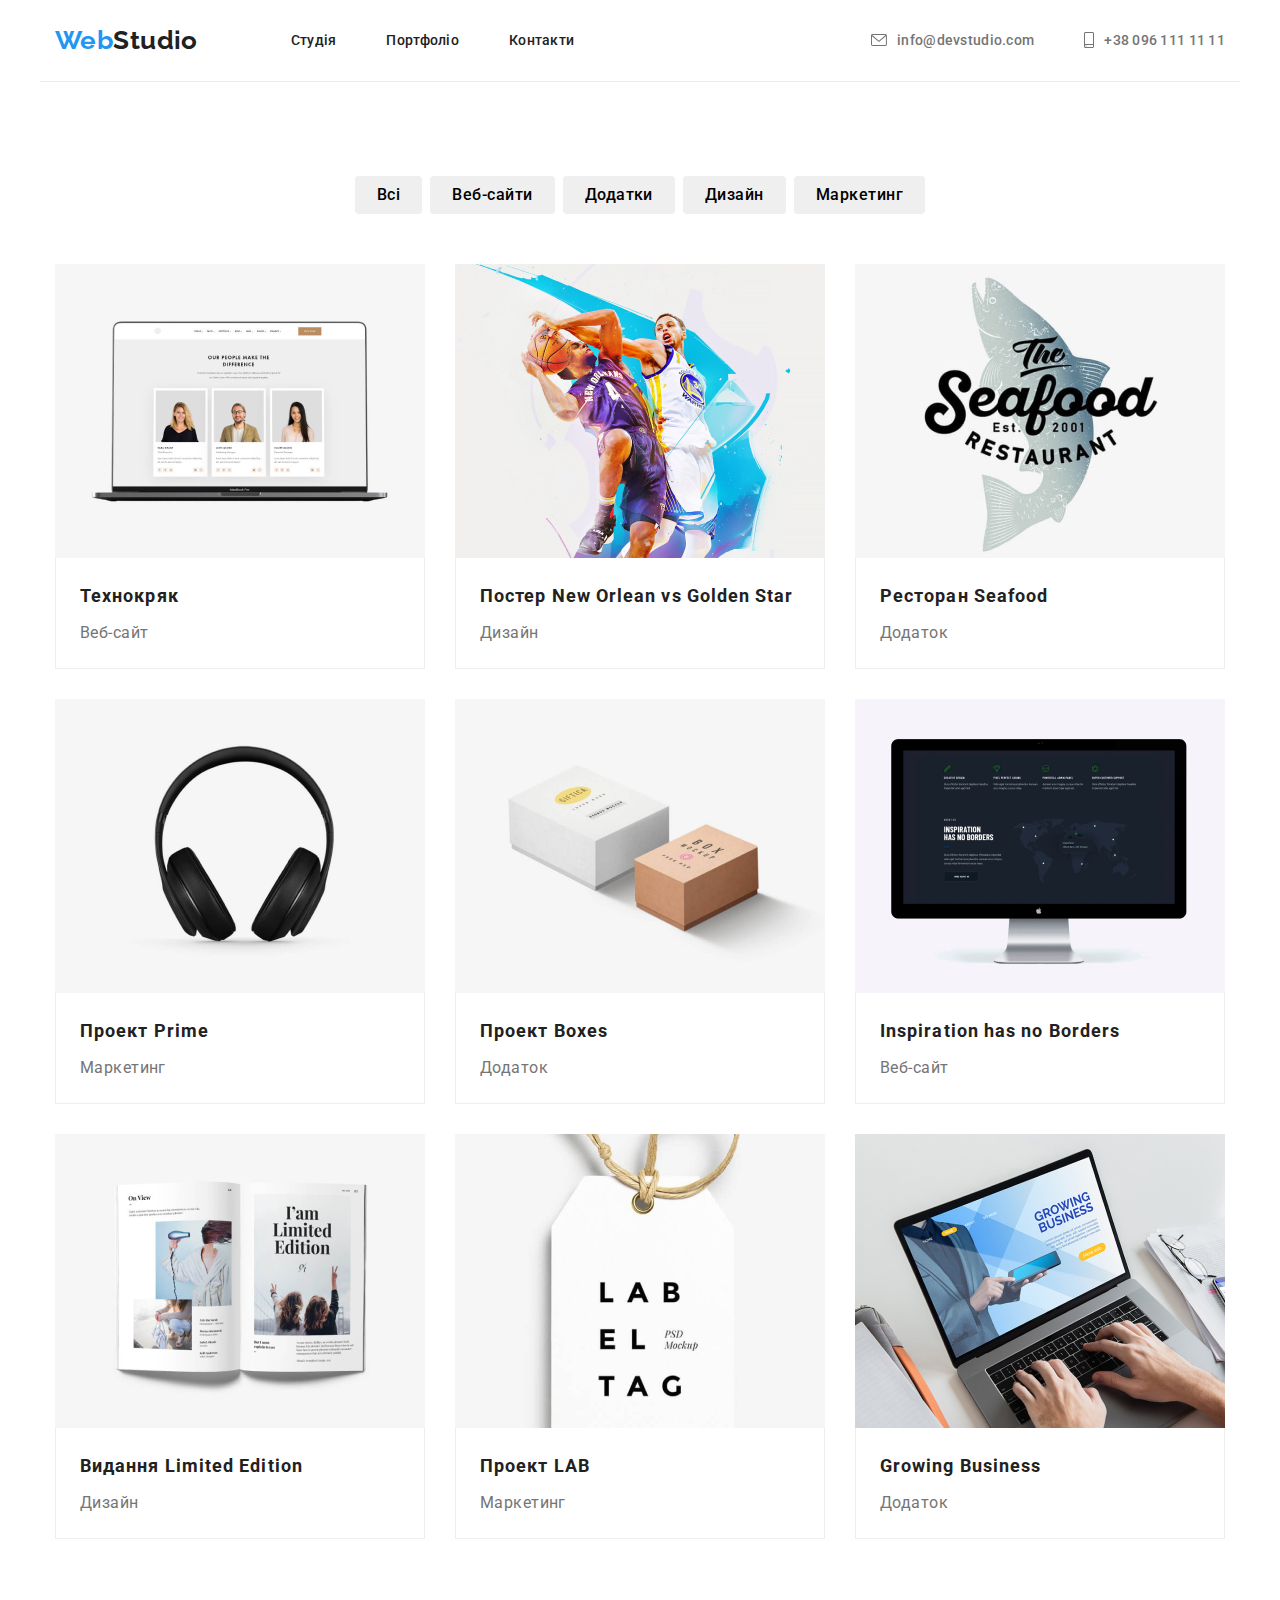
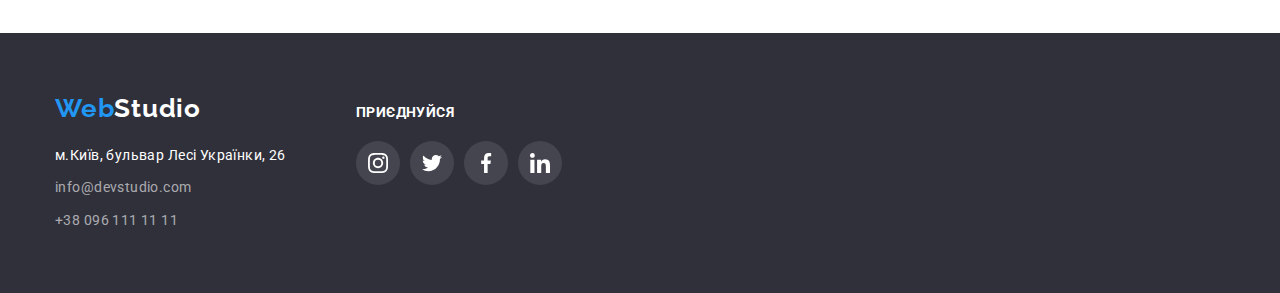
==== commit 27b4151c: "change h3 in footer for p" ====
--- a/portfolio.html
+++ b/portfolio.html
@@ -192,7 +192,7 @@
 					</address>
 				</div>
 				<div class="social">
-					<h3 class="fotter-header">Приєднуйся</h3>
+					<p class="fotter-header">Приєднуйся</p>
 					<ul class="list icon-footer">
 						<li class="white-icon-footer">
 							<a class="link-icon-team link-decor link-icon-footer" href="">
--- a/css/styles.css
+++ b/css/styles.css
@@ -472,7 +472,7 @@
 	text-align: center;
 	font-size: 16px;
 	line-height: 1.19;
-	
+	margin-bottom: 16px;
 }
 
 .team-decor { 
@@ -480,21 +480,29 @@
 }
 /* ------------------------------team icon -------------------------- */
 .icon-team { 
-	display:inline-flex;
-	margin: 16px 32px 0px 32px;
-	gap: 10px;
+	display: flex;
+	justify-content: center;
+	
+	/* gap: 10px; */
 	/* border: 1px solid blue; */
 
 }
-
+.item-clients:not(:last-child) {
+	margin-right: 10px;
+}
 
 .link-icon-team {
-	display: flex;
+
+	display: flex;
+
+	justify-content: center;
+	align-items: center;
 	color: #afb1b8;
-	padding: 12px;
+	width: 44px;
+	height: 44px;
 	border-radius: 50%;
-}
-
+
+}
 
 .link-icon-team:hover,
 .link-icon-team:focus {
@@ -522,7 +530,11 @@
 
 .link-clients { 
 	display: flex;
-	padding:  16px 32px ;
+	justify-content: center;
+	align-items: center;
+	/* padding:  16px 32px ; */
+	width: 170px;
+	height: 92px;
 	border: 1px solid var(--client-color);
 	border-radius: 4px;
 	color: var(--client-color);
@@ -532,12 +544,9 @@
 .link-clients:hover,
 .link-clients:focus {
 	color: var(--hover-color);
-}
-
-.link-clients:hover,
-.link-clients:focus {
 	border-color: var(--hover-color);
 }
+
 
 .icon-company { 
 	fill: currentColor;
@@ -634,13 +643,11 @@
 /* -------------------------------Footer section two----------------------- */
 
 .fotter-header {
-	padding-left: 11px;
+	
 	margin-bottom: 20px;
 
 	font-weight: 700;
-	font-size: 14px;
-	line-height: 16px;
-	letter-spacing: 0.03em;
+	line-height: 1.14;
 	text-transform: uppercase;
 	
 	color: var(--main-backg-color);
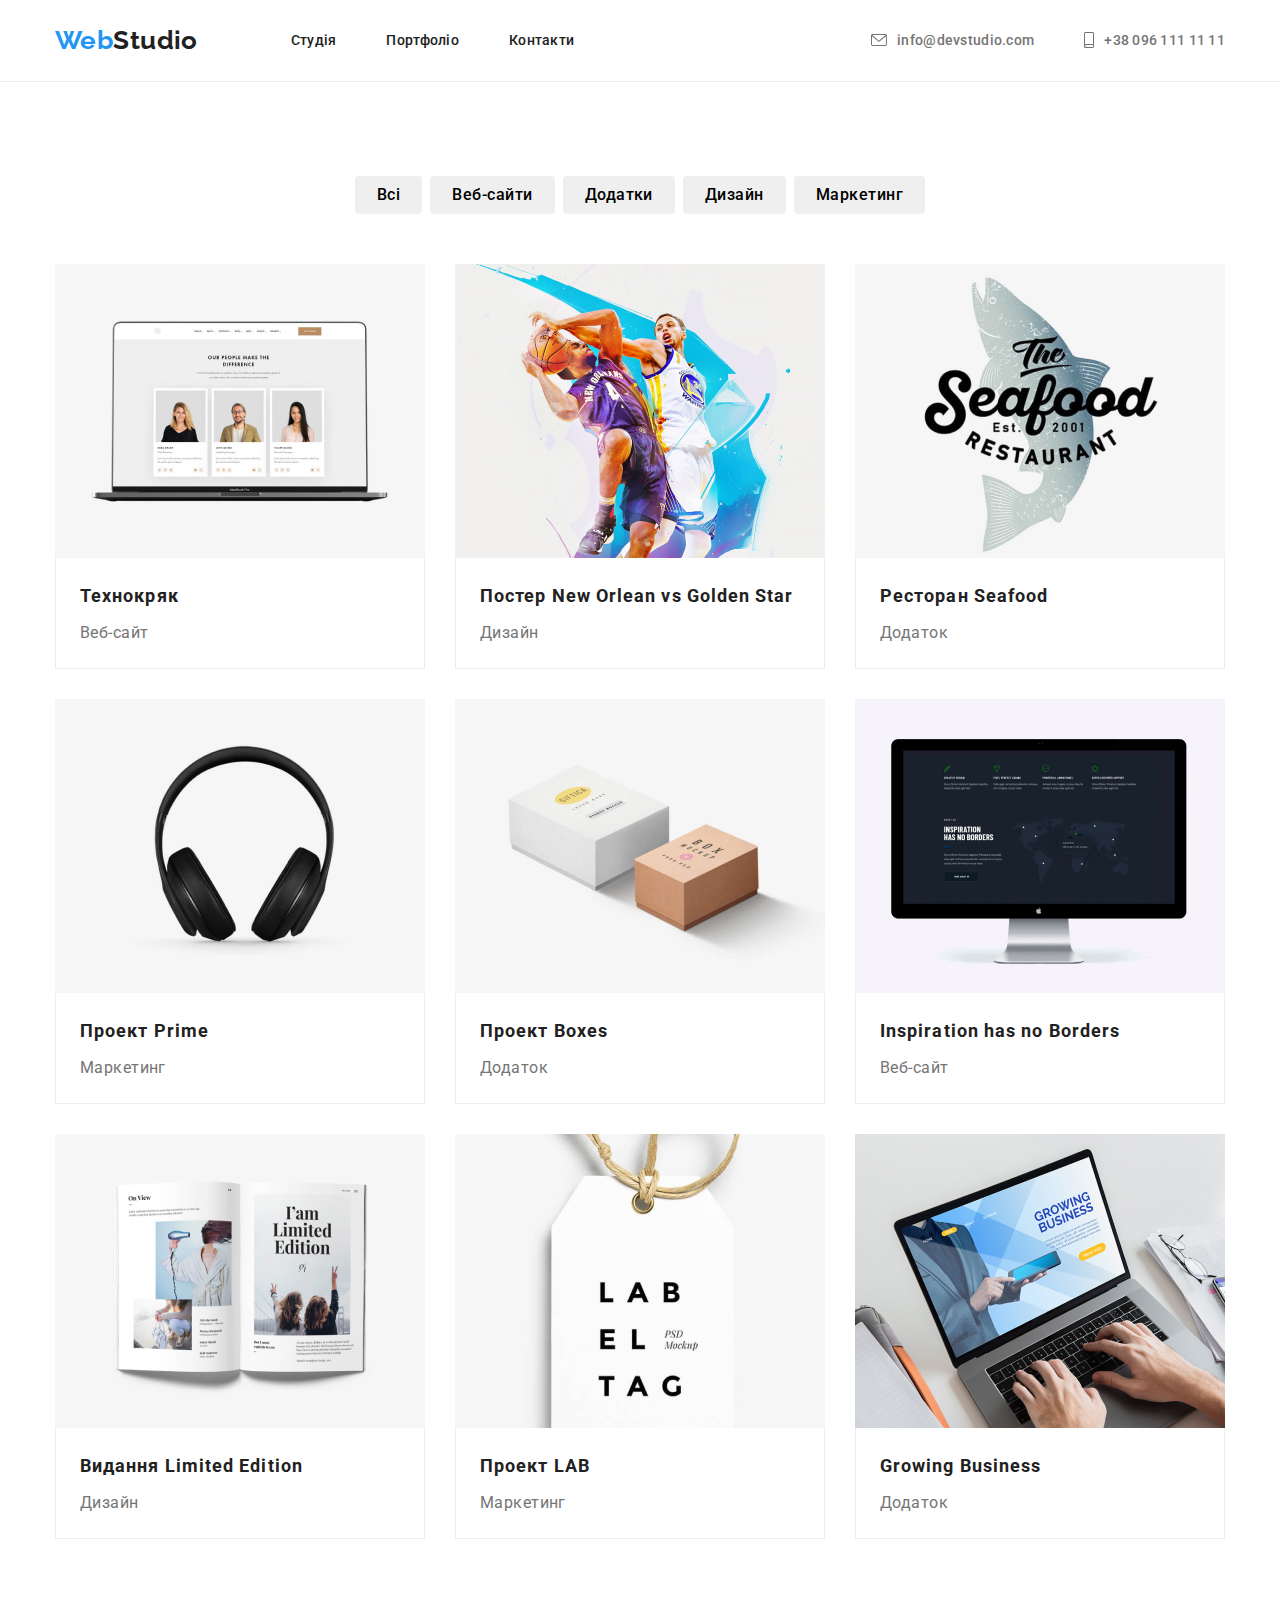
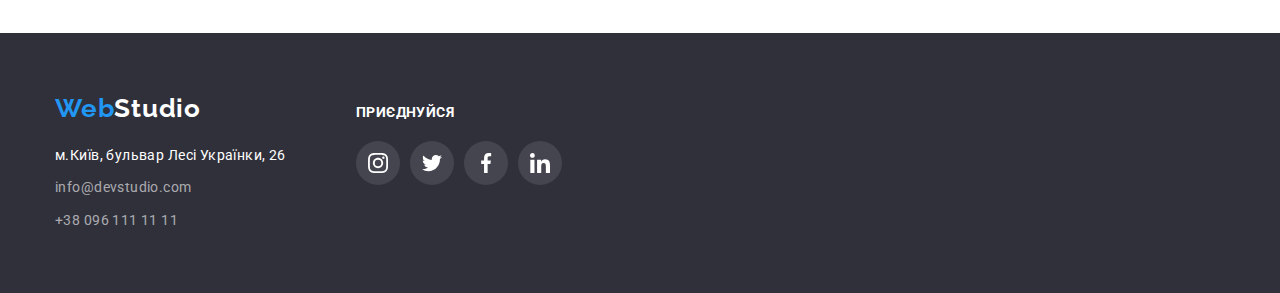
==== commit 9fb340c1: "update styles.css" ====
--- a/portfolio.html
+++ b/portfolio.html
@@ -19,8 +19,8 @@
 	</head>
 	<body class="Page">
 		<!--header-->
-		<header>
-			<div class="header container header-line">
+		<header class="header-line">
+			<div class="header container">
 				<nav class="header-nav">
 					<a class="link-decor logo-decor" href="./index.html">
 						<span class="logo">Web</span>Studio
